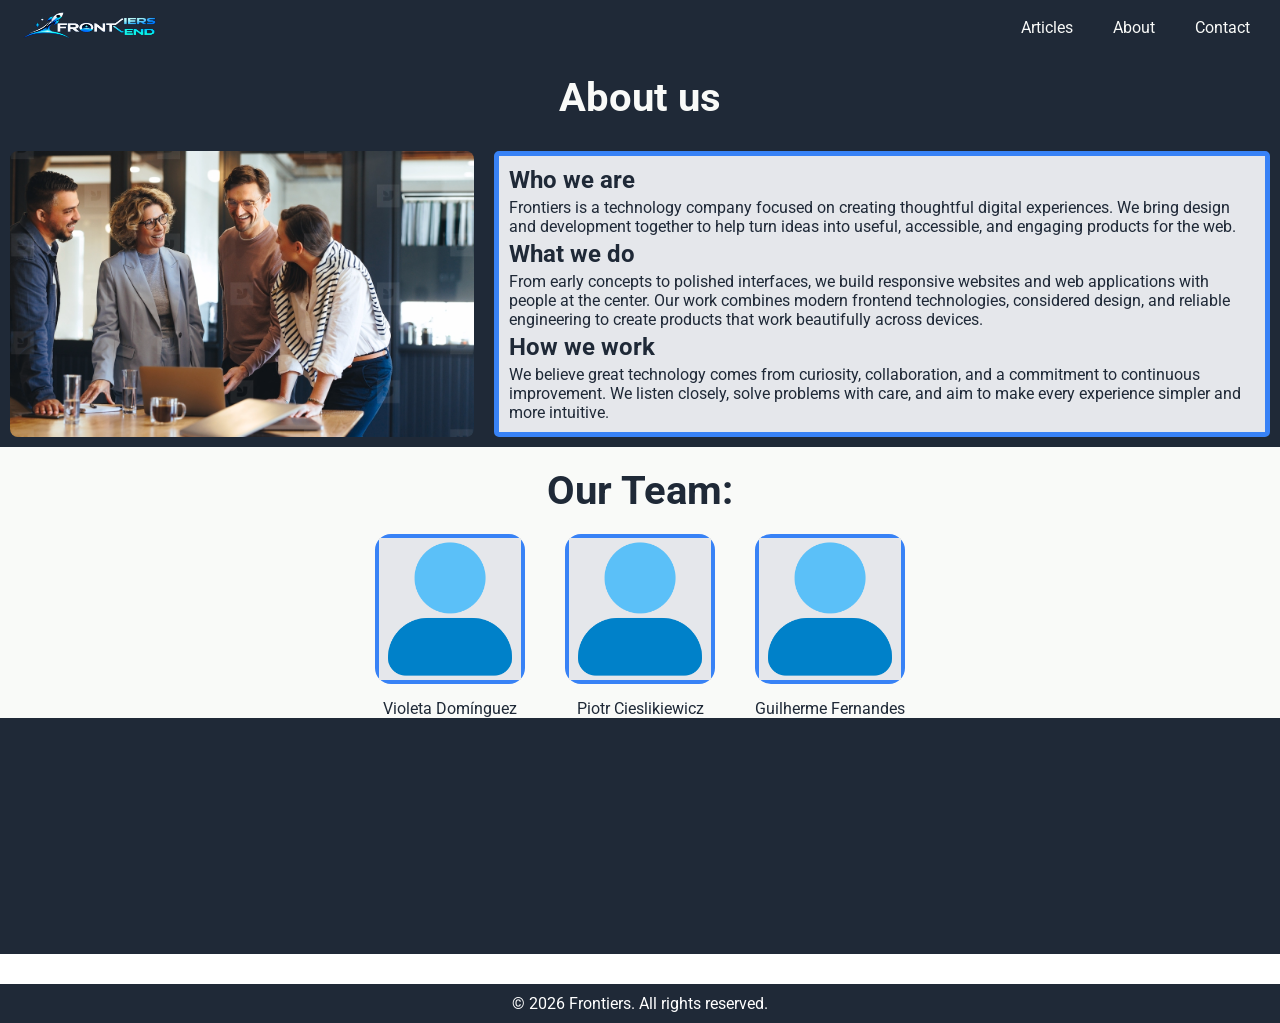
==== about.html @ 691c0c16 "Fixed indentations again" ====
<!DOCTYPE html>
<html lang="en">
    <head>
        <meta charset="UTF-8">
        <meta name="viewport" content="width=device-width, initial-scale=1.0">
        <link rel="stylesheet" href="styles/style.css">
        <title>Frontiers</title>
    </head>
    <body>
        <header>
            <a href="index.html">
                <picture>
                    <source srcset="images/FrontiersLogoMobile.png"
                            media="(max-width: 768px)">
                    <img class="logo"
                        src="images/FrontiersLogoNoBackground.png"
                        alt="Frontiers Logo">
                </picture>
            </a>

            <input type="checkbox" id="menu-toggle" class="menu-toggle">

            <label for="menu-toggle" class="hamburger">
                <span></span>
                <span></span>
                <span></span>
            </label>
            <nav>
                <ul>
                    <li><a href="articles.html">Articles</a></li>
                    <li><a href="about.html">About</a></li>
                    <li><a href="contact.html">Contact</a></li>    
                </ul>
            </nav>
        </header>
        <main id="main-about">
            
            <h1>About us</h1>
            <section class="about">

                <div class="about-img">
                    <img src="images/about.jpg" alt="An image depicting the employees at the company" id="about-img">
                </div>

                <div class="about-text">
                    <h2>Who we are</h2>
                    <p>Frontiers is a technology company focused on creating thoughtful digital experiences. We bring design and development together to help turn ideas into useful, accessible, and engaging products for the web.</p>

                    <h2>What we do</h2>
                    <p>From early concepts to polished interfaces, we build responsive websites and web applications with people at the center. Our work combines modern frontend technologies, considered design, and reliable engineering to create products that work beautifully across devices.</p>

                    <h2>How we work</h2>
                    <p>We believe great technology comes from curiosity, collaboration, and a commitment to continuous improvement. We listen closely, solve problems with care, and aim to make every experience simpler and more intuitive.</p>
                </div>

            </section>

            <section class="our-team">
                <h1>Our Team:</h1>

                <div class="team-container">
                    <div class="person-card">
                        
                        <div class="box-placeholder">
                            <img src="images/team-icon.png" alt="Placeholder img" class="team-icon">
                        </div>
                        <p>Violeta Domínguez</p>
                    
                    </div>
                    <div class="person-card">
                        
                        <div class="box-placeholder">
                            <img src="images/team-icon.png" alt="Placeholder img" class="team-icon">
                        </div>
                        <p>Piotr Cieslikiewicz</p>

                    </div>
                    <div class="person-card">
                        
                        <div class="box-placeholder">
                            <img src="images/team-icon.png" alt="Placeholder img" class="team-icon">
                        </div>
                        <p>Guilherme Fernandes</p>

                    </div>
                </div>

            </section>
            
        </main>
        <footer>
            <p>&copy; 2026 Frontiers. All rights reserved.</p>
        </footer>
    </body>
</html>
---- styles/style.css ----
@import url('https://fonts.googleapis.com/css2?family=Roboto:ital,wght@0,300;0,400;0,800&display=swap');

* {
    box-sizing: border-box;
    margin: 0;
    padding: 0;
}

body {
    font-family: 'Roboto', sans-serif;
}

/* --- HEADER AND FOOTER SECTION --- */
header {
    position:sticky;
    top: 0;
    display: flex;
    justify-content: space-between;
    align-items: center;
    background-color: #1F2937;
    margin: 0;
    padding: 0px 20px;
}

.menu-toggle {
    position: absolute;
    opacity: 0;
    width: 1px;
    height: 1px;
}

.hamburger {
    display: none;
}

nav ul {
    display: flex;
    justify-content: space-between;
    list-style-type: none;
    gap: 20px;
}

img.logo {
    width: 140px;
    height: 50px;
}

nav a {
    text-decoration: none;
    padding: 10px;
    color: #F9FAF8;
}

footer {
    width: 100%;
    background-color: #1F2937;
    color: white;
    text-align: center;
    padding: 10px 0;
}

/* --- HERO SECTION --- */
.hero {
    display: flex;
    justify-content: space-between;
    align-items: center;
    background-color: #1F2937;
    padding: 80px 10%;
    gap: 40px;
}

.hero-content {
    flex: 1;
}

.hero h1 {
    font-size: 48px;
    font-weight: 800;
    color: #F9FAF8;
    margin-bottom: 10px;
}

.hero p {
    font-size: 18px;
    color: #E5E7EB;
    margin-bottom: 20px;
}

.hero-image {
    flex: 1;
    display: flex;
    justify-content: center;
    align-items: center;
}

.hero-image img {
    width: 100%;
    height: auto;
    border-radius: 8px;
}

.primary-btn {
    background-color: #3882F6;
    color: white;
    padding: 10px 25px;
    border: none;
    border-radius: 8px;
    font-weight: bold;
    cursor: pointer;
}

/*--- ABOUT ---*/
#main-about{
    color: white;
    background-color: #1F2937;
    min-height: 100vh;
}

main h1{
    padding-bottom: 20px;
}

.about{
    display: flex;
    background-color: #1F2937;
}

.about section{
    margin: 10px;
    color:#1F2937;
}

 #about-img{
    width: 100%;
    height: 100%;
    border-radius: 8px;
    flex: 1;
    display: flex;
    justify-content: center;
    align-items: center;
}

.about-text{
    display: flex;
    background-color: #E5E7EB;
    border: 5px solid  #3882F6;
    border-radius: 5px;
    padding: 10px;
    flex-direction: column;
    justify-content: space-between;
}

/* --- ARTICLES --- */
.articles{
    background-color: #1F2937;
    min-height: 100vh;
}

.articles div{
    display: flex;
    flex-direction: column;
    justify-content: space-around;
    align-items: center;
}

.articles h1{
    padding: 20px;
    color: #E5E7EB;
}

.articles .article{
    background-color: #E5E7EB;
    border: 5px solid  #3882F6;
    border-radius: 5px;
    padding: 10px;
    margin: 10px;
    width: 90%;
    color:#1F2937;
}

/* --- INFORMATION SECTION --- */
.information {
    padding: 60px 10%;
    text-align: center;
}

.information h2 {
    font-size: 36px;
    font-weight: 800;
    color: #1F2937;
    margin-bottom: 40px;
}

.info-container {
    display: flex;
    justify-content: center;
    gap: 40px;
}

.info-card {
    max-width: 200px;
}

.box-placeholder {
    width: 150px;
    height: 150px;
    border: 4px solid #3882F6;
    border-radius: 16px;
    margin: 0 auto 15px auto;
    display: flex;
    justify-content: center;
    align-items: center;
}

.info-icon {
    font-size: 80px;
    color: #3882F6;
    margin-bottom: 0;
}

/* --- QUOTE SECTION --- */
.quote {
    background-color: #E5E7EB;
    padding: 80px 20%;
    display: flex;
    flex-direction: column;
}

.quote blockquote {
    font-size: 36px;
    font-weight: 300;
    font-style: italic;
    color: #1F2937;
    margin-bottom: 15px;
}

.quote cite {
    align-self: flex-end;
    font-weight: bold;
    font-size: 20px;
}

/* --- CTA SECTION --- */
.call-to-action {
    background-color: #3882F6;
    margin: 60px 10%;
    padding: 40px;
    border-radius: 8px;
    display: flex;
    justify-content: space-between;
    align-items: center;
    color: white;
}

.secondary-btn {
    text-decoration: none;
    text-align: center;
    background-color: transparent;
    border: 2px solid white;
    color: white;
    padding: 10px 25px;
    border-radius: 8px;
    font-weight: bold;
    cursor: pointer;
}

.hero-contact {
    display: flex;
    justify-content: space-between;
    align-items: center;
    gap: 60px;
    padding: 20px 10%;
    background-color: #1F2937;
    color: white;
}

.hero-get-in-touch {
    flex: 1;
}

.hero-get-in-touch h1 {
    font-size: 3rem;
    margin-bottom: 20px;
}

.hero-get-in-touch p {
    font-size: 1.5rem;
    line-height: 1.7;
    color: #D1D5DB;
    text-align:center;
}

.hero-image {
    flex: 1;
    display: flex;
    justify-content: center;
    align-items: center;
}

.hero-image img {
    display: block;
    width: 100%;
    max-width: 450px;
    height: auto;
}

.contact {
    padding: 80px 10%;
    background-color: #F9FAFB;
}

.contact-container {
    display: flex;
    align-items: stretch;
    gap: 50px;
    max-width: 1200px;
    margin: 0 auto;
}

.contact-form-container {
    flex: 2;
    min-width: 0;
    background-color: white;
    padding: 40px;
    border: 1px solid #E5E7EB;
    border-radius: 12px;
}

.contact-form-container h2,
.contact-info h2 {
    font-size: 1.8rem;
    margin-bottom: 15px;
}

.contact-form-container > p,
.contact-info > p {
    line-height: 1.6;
    color: #6B7280;
    margin-bottom: 30px;
}

.contact-form {
    display: flex;
    flex-direction: column;
    gap: 20px;
}

.form-group {
    display: flex;
    flex-direction: column;
    gap: 8px;
}

.form-group label {
    font-weight: 600;
    color: #374151;
}

.form-group input,
.form-group textarea {
    width: 100%;
    padding: 12px 15px;
    border: 1px solid #9CA3AF;
    border-radius: 6px;
    font: inherit;
    background-color: white;
    transition: border-color 0.3s,
                box-shadow 0.3s;
}

.form-group textarea {
    resize: vertical;
    min-height: 150px;
}

.form-group input:hover,
.form-group textarea:hover {
    border-color: #3882F6;
}

.form-group input:focus,
.form-group textarea:focus {
    outline: 2px solid #3882F6;
}

.contact-btn {
    align-self: flex-start;
    padding: 12px 30px;
    border: none;
    border-radius: 8px;
    background-color: #3882F6;
    color: white;
    font: inherit;
    font-weight: 600;
    cursor: pointer;
    transition: background-color 0.3s;
}

.contact-btn:hover {
    background-color: #2563EB;
}

.contact-btn:focus-visible {
    outline: 3px solid #1D4ED8;
    outline-offset: 3px;
}

.contact-info {
    flex: 1;
    min-width: 0;
    background-color: #E5E7EB;
    padding: 40px;
    border-radius: 12px;
}

.info-item {
    margin-bottom: 30px;
}

.info-item h3 {
    font-size: 1.1rem;
    color: #1F2937;
    margin-bottom: 8px;
}

.info-item p {
    color: #4B5563;
    line-height: 1.6;
    overflow-wrap: anywhere;
}

.info-item a {
    color: #2563EB;
    text-decoration: none;
    overflow-wrap: anywhere;
}

.info-item a:hover {
    text-decoration: underline;
}

.contact-bottom {
    text-align: center;
    padding: 60px 10%;
    background-color: #E5E7EB;
}

.contact-bottom h2 {
    font-size: 1.8rem;
    margin-bottom: 15px;
    color: #1F2937;
}

.contact-bottom p {
    color: #4B5563;
    line-height: 1.6;
}

.contact-info address {
    font-style: normal;
}

.trustpilot-logo {
    width: 150px;
    height: auto;
}

/*--- ABOUT PAGE ---*/
#main-about{
    color: #F9FAF8;
    background-color: #1F2937;
    min-height: 100vh;
    margin-bottom: 30px;
}

main h1{
    font-size: 40px;
    padding: 20px;
    text-align: center;
}

.about{
    display: flex;
    background-color: #1F2937;
}

.about div{
    margin: 10px;
    color:#1F2937;
}

 #about-img{
    width: 100%;
    height: 100%;
    border-radius: 8px;
    flex: 1;
    display: flex;
    justify-content: center;
    align-items: center;
}

.about-text{
    display: flex;
    background-color: #E5E7EB;
    border: 5px solid  #3882F6;
    border-radius: 5px;
    padding: 10px;
    flex-direction: column;
    justify-content: space-between;
}


.our-team{
    background-color: #F9FAF8;
    color: #1F2937;
}

.team-container {
    display: flex;
    justify-content: center;
    gap: 40px;
}

.person-card {
    display: flex;
    flex-direction: column;
    max-width: 300px;
}

.person-card p{
    text-align: center;
}

.team-icon{
    background-color: #E5E7EB;
    width: 100%;
}

/* --- ARTICLES PAGE --- */
.articles{
    background-color: #1F2937;
    min-height: 100vh;
}

.articles div{
    display: flex;
    flex-direction: column;
    justify-content: space-around;
    align-items: center;
}

.articles h1{
    padding: 20px;
    color: #E5E7EB;
}

.articles .article{
    background-color: #E5E7EB;
    border: 5px solid  #3882F6;
    border-radius: 5px;
    padding: 10px;
    margin: 10px;
    width: 90%;
    color:#1F2937;
}


@media (max-width: 768px) {

   .hero, .info-container, .call-to-action {
        flex-direction: column;
        text-align: center;
    }

    .info-container {
        align-items: center;
    }
    
    .quote {
        padding: 40px 10%;
    }

    img.logo {
        width: 80px;
        height: 50px;
    }
    
    .hamburger {
        display: flex;
        flex-direction: column;
        gap: 5px;
        cursor: pointer;
    }

    .hamburger span {
        width: 25px;
        height: 3px;
        background-color: white;
        border-radius: 2px;
    }

    nav {
        display: none;
        position: absolute;
        top: 60px;
        left: 0;
        width: 100%;
        background-color: #1F2937;
    }

    nav ul {
        flex-direction: column;
        align-items: center;
        padding: 20px;
    }

    .menu-toggle:checked ~ nav {
        display: block;
    }

    .about{
        display: flex;
        flex-direction: column;
    }

    .our-team{
        display: flex;
        flex-direction: column;
        align-items: center;
    }
    
    .team-container {
        display: flex;
        flex-direction: column;
    }

    .hero-contact {
        gap: 30px;
        padding: 60px 6%;
    }

    .contact {
        padding: 60px 6%;
    }

    .contact-container {
        gap: 25px;
    }

    .contact-form-container,
    .contact-info {
        padding: 25px;
    }

    .hero-get-in-touch h1 {
        font-size: 2.4rem;
    }
}

@media (max-width: 650px) {

    .hero-contact {
        flex-direction: column;
        text-align: center;
        gap: 30px;
        padding: 50px 5%;
    }

    .hero-get-in-touch h1 {
        font-size: 2rem;
    }

    .hero-image img {
        max-width: 300px;
    }

    .contact {
        padding: 40px 5%;
    }

    .contact-container {
        flex-direction: column;
        gap: 25px;
    }

    .contact-form-container,
    .contact-info {
        width: 100%;
        padding: 25px 20px;
    }

    .contact-btn {
        width: 100%;
    }

    .contact-bottom {
        padding: 50px 5%;
    }

    .contact-bottom h2 {
        font-size: 1.5rem;
    }
}
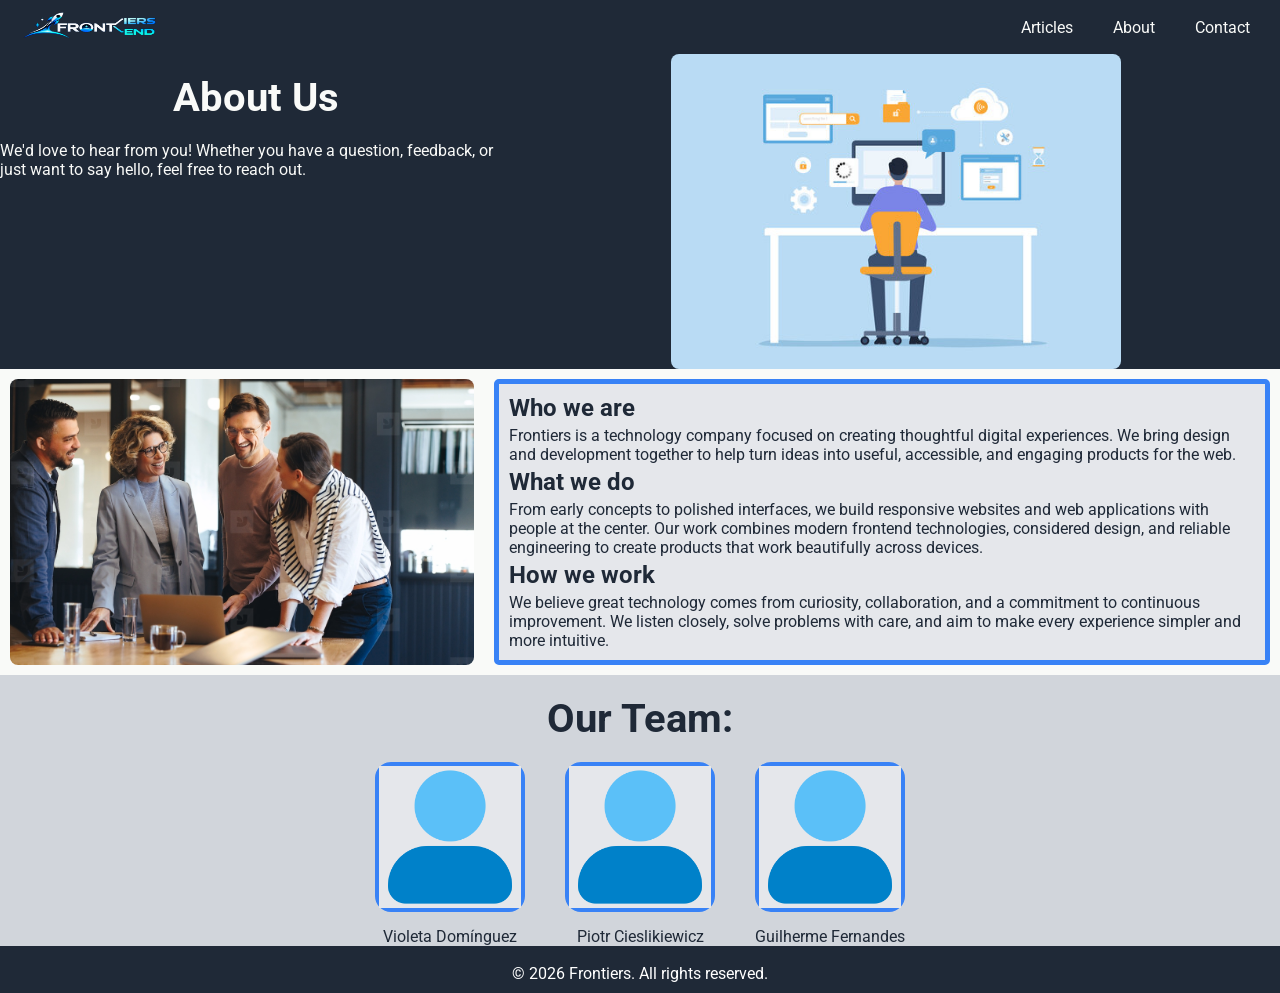
==== commit 9089d2fb: "new hero about" ====
--- a/about.html
+++ b/about.html
@@ -33,9 +33,26 @@
                 </ul>
             </nav>
         </header>
+        
+        
+
         <main id="main-about">
+            <section class="hero-about">
+                <div class="hero-about-text">
+                    <h1>About Us</h1>
+                    <p>
+                        We'd love to hear from you! Whether you have a
+                        question, feedback, or just want to say hello,
+                        feel free to reach out.
+                    </p>
+                </div>
+
+                <picture class="hero-image">
+                    <img src="images/hero-about-img.jpg"
+                        alt="Learn about our team">
+                </picture>
+            </section>
             
-            <h1>About us</h1>
             <section class="about">
 
                 <div class="about-img">
--- a/styles/style.css
+++ b/styles/style.css
@@ -107,75 +107,6 @@
     border-radius: 8px;
     font-weight: bold;
     cursor: pointer;
-}
-
-/*--- ABOUT ---*/
-#main-about{
-    color: white;
-    background-color: #1F2937;
-    min-height: 100vh;
-}
-
-main h1{
-    padding-bottom: 20px;
-}
-
-.about{
-    display: flex;
-    background-color: #1F2937;
-}
-
-.about section{
-    margin: 10px;
-    color:#1F2937;
-}
-
- #about-img{
-    width: 100%;
-    height: 100%;
-    border-radius: 8px;
-    flex: 1;
-    display: flex;
-    justify-content: center;
-    align-items: center;
-}
-
-.about-text{
-    display: flex;
-    background-color: #E5E7EB;
-    border: 5px solid  #3882F6;
-    border-radius: 5px;
-    padding: 10px;
-    flex-direction: column;
-    justify-content: space-between;
-}
-
-/* --- ARTICLES --- */
-.articles{
-    background-color: #1F2937;
-    min-height: 100vh;
-}
-
-.articles div{
-    display: flex;
-    flex-direction: column;
-    justify-content: space-around;
-    align-items: center;
-}
-
-.articles h1{
-    padding: 20px;
-    color: #E5E7EB;
-}
-
-.articles .article{
-    background-color: #E5E7EB;
-    border: 5px solid  #3882F6;
-    border-radius: 5px;
-    padding: 10px;
-    margin: 10px;
-    width: 90%;
-    color:#1F2937;
 }
 
 /* --- INFORMATION SECTION --- */
@@ -470,7 +401,6 @@
     color: #F9FAF8;
     background-color: #1F2937;
     min-height: 100vh;
-    margin-bottom: 30px;
 }
 
 main h1{
@@ -479,9 +409,23 @@
     text-align: center;
 }
 
+.hero-about{
+    display: flex;
+}
+
+.hero-about-text{
+    justify-content: center;
+    align-items: center;
+    width: 40%;
+}
+
+.hero-about-img{
+    margin: 0%;
+}
+
 .about{
     display: flex;
-    background-color: #1F2937;
+    background-color: #F9FAF8;
 }
 
 .about div{
@@ -511,7 +455,7 @@
 
 
 .our-team{
-    background-color: #F9FAF8;
+    background-color: #D1D5DB;
     color: #1F2937;
 }
 
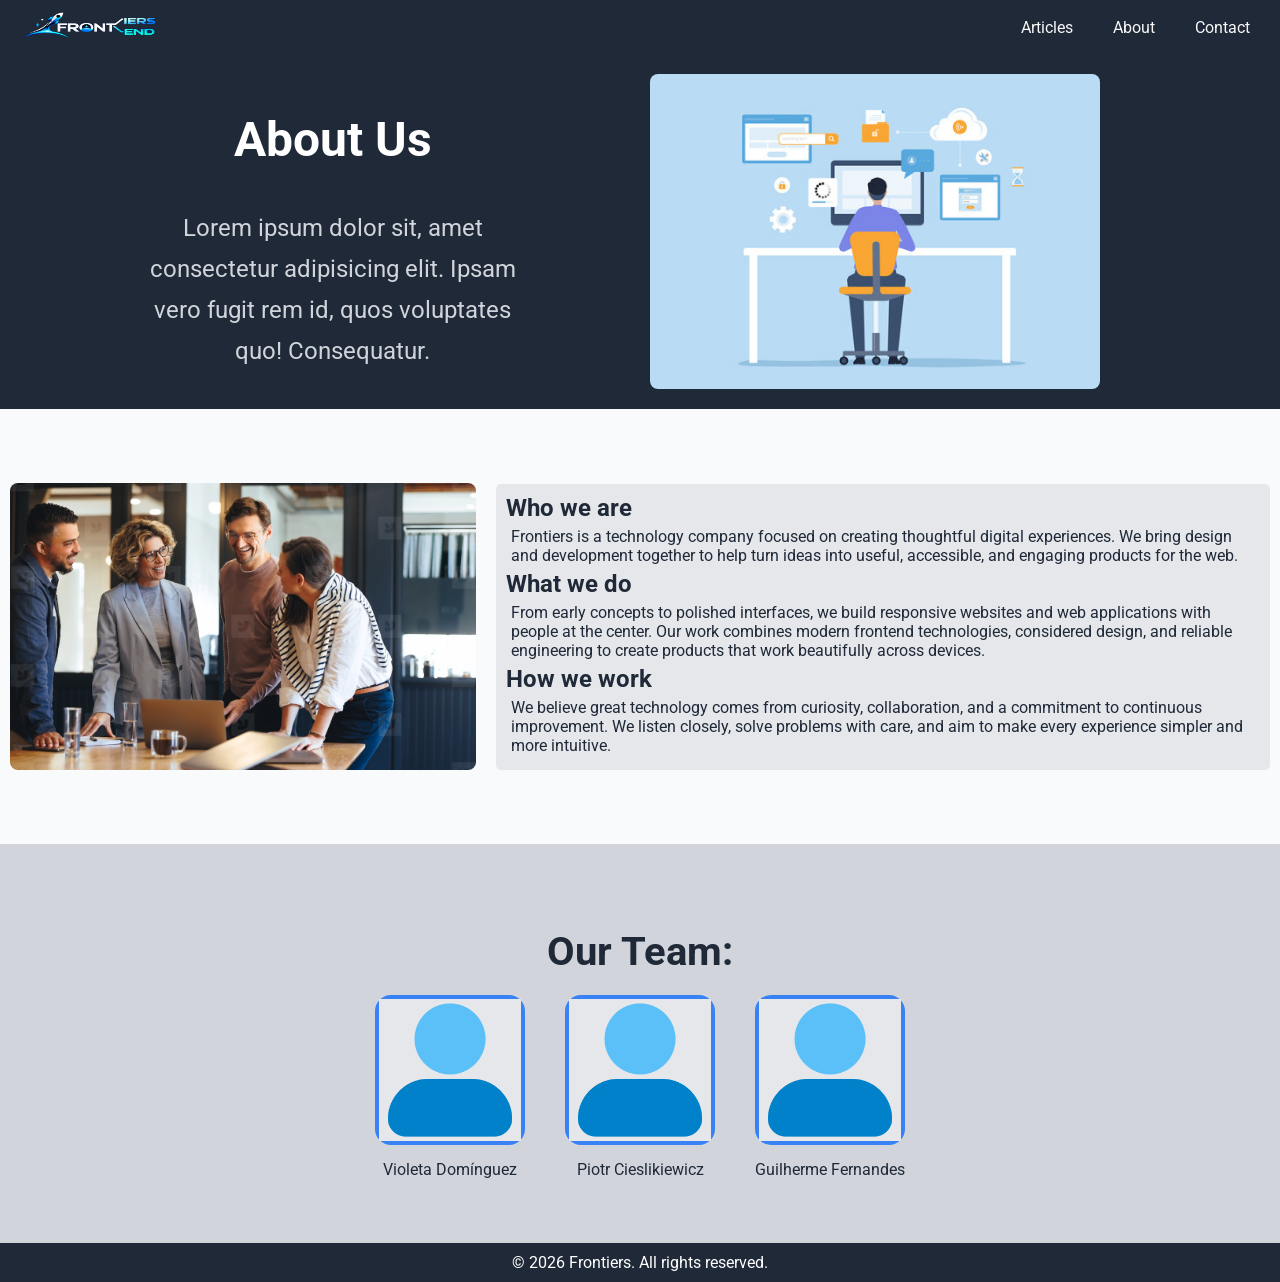
==== commit 0adc90bc: "padding and responsive" ====
--- a/about.html
+++ b/about.html
@@ -41,9 +41,7 @@
                 <div class="hero-about-text">
                     <h1>About Us</h1>
                     <p>
-                        We'd love to hear from you! Whether you have a
-                        question, feedback, or just want to say hello,
-                        feel free to reach out.
+                        Lorem ipsum dolor sit, amet consectetur adipisicing elit. Ipsam vero fugit rem id, quos voluptates quo! Consequatur.
                     </p>
                 </div>
 
--- a/styles/style.css
+++ b/styles/style.css
@@ -411,6 +411,12 @@
 
 .hero-about{
     display: flex;
+    justify-content: space-between;
+    align-items: center;
+    gap: 60px;
+    padding: 20px 10%;
+    background-color: #1F2937;
+    color: white;
 }
 
 .hero-about-text{
@@ -419,13 +425,31 @@
     width: 40%;
 }
 
+.hero-about-text h1 {
+    font-size: 3rem;
+    margin-bottom: 20px;
+}
+
+.hero-about-text p {
+    font-size: 1.5rem;
+    line-height: 1.7;
+    color: #D1D5DB;
+    text-align:center;
+}
+
 .hero-about-img{
-    margin: 0%;
+    flex: 1;
+    display: flex;
+    justify-content: center;
+    align-items: center;
 }
 
 .about{
     display: flex;
-    background-color: #F9FAF8;
+    align-items: center;
+    padding-top: 5%;
+    padding-bottom: 5%;
+    background-color: #F9FAFB;
 }
 
 .about div{
@@ -446,17 +470,20 @@
 .about-text{
     display: flex;
     background-color: #E5E7EB;
-    border: 5px solid  #3882F6;
     border-radius: 5px;
     padding: 10px;
     flex-direction: column;
     justify-content: space-between;
 }
 
+.about-text p{
+    padding: 5px;
+}
 
 .our-team{
     background-color: #D1D5DB;
     color: #1F2937;
+    padding: 5%;
 }
 
 .team-container {
@@ -562,6 +589,17 @@
         display: block;
     }
 
+    .hero-about{
+        display: flex;
+        flex-direction: column;
+        padding: 0px;
+        padding-bottom: 5%;
+    }
+
+    .hero-about-text{
+        width: 90%;
+    }
+
     .about{
         display: flex;
         flex-direction: column;
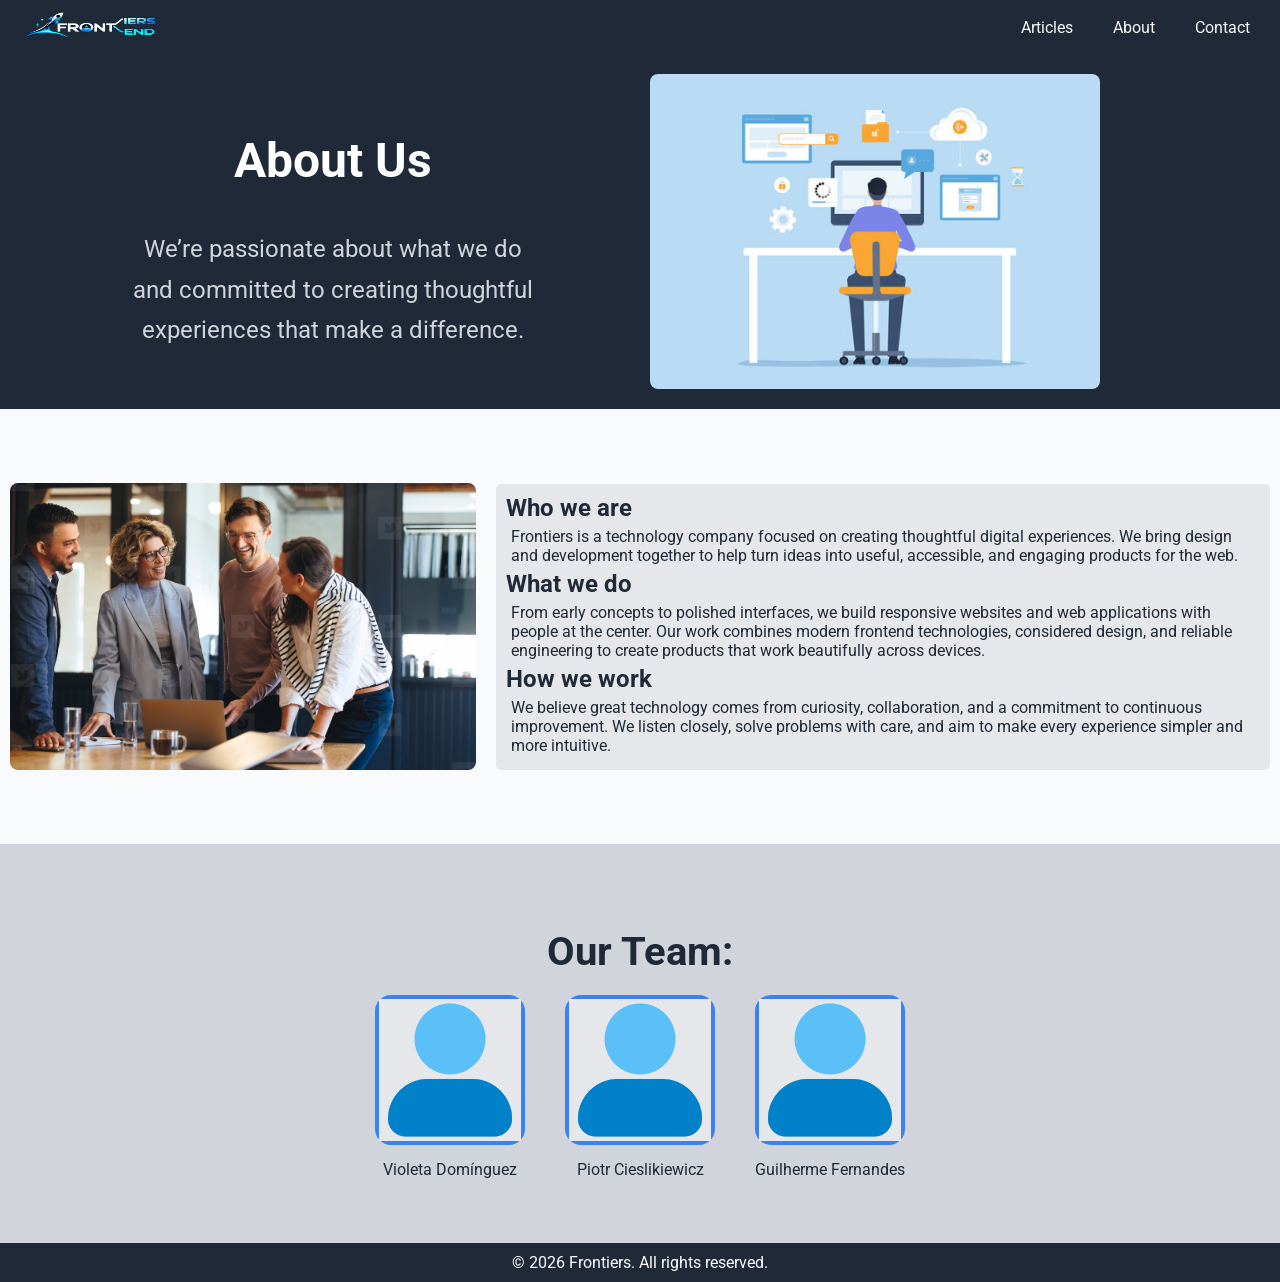
==== commit e7e0e7ea: "about hero text" ====
--- a/about.html
+++ b/about.html
@@ -41,7 +41,7 @@
                 <div class="hero-about-text">
                     <h1>About Us</h1>
                     <p>
-                        Lorem ipsum dolor sit, amet consectetur adipisicing elit. Ipsam vero fugit rem id, quos voluptates quo! Consequatur.
+                        We’re passionate about what we do and committed to creating thoughtful experiences that make a difference.
                     </p>
                 </div>
 
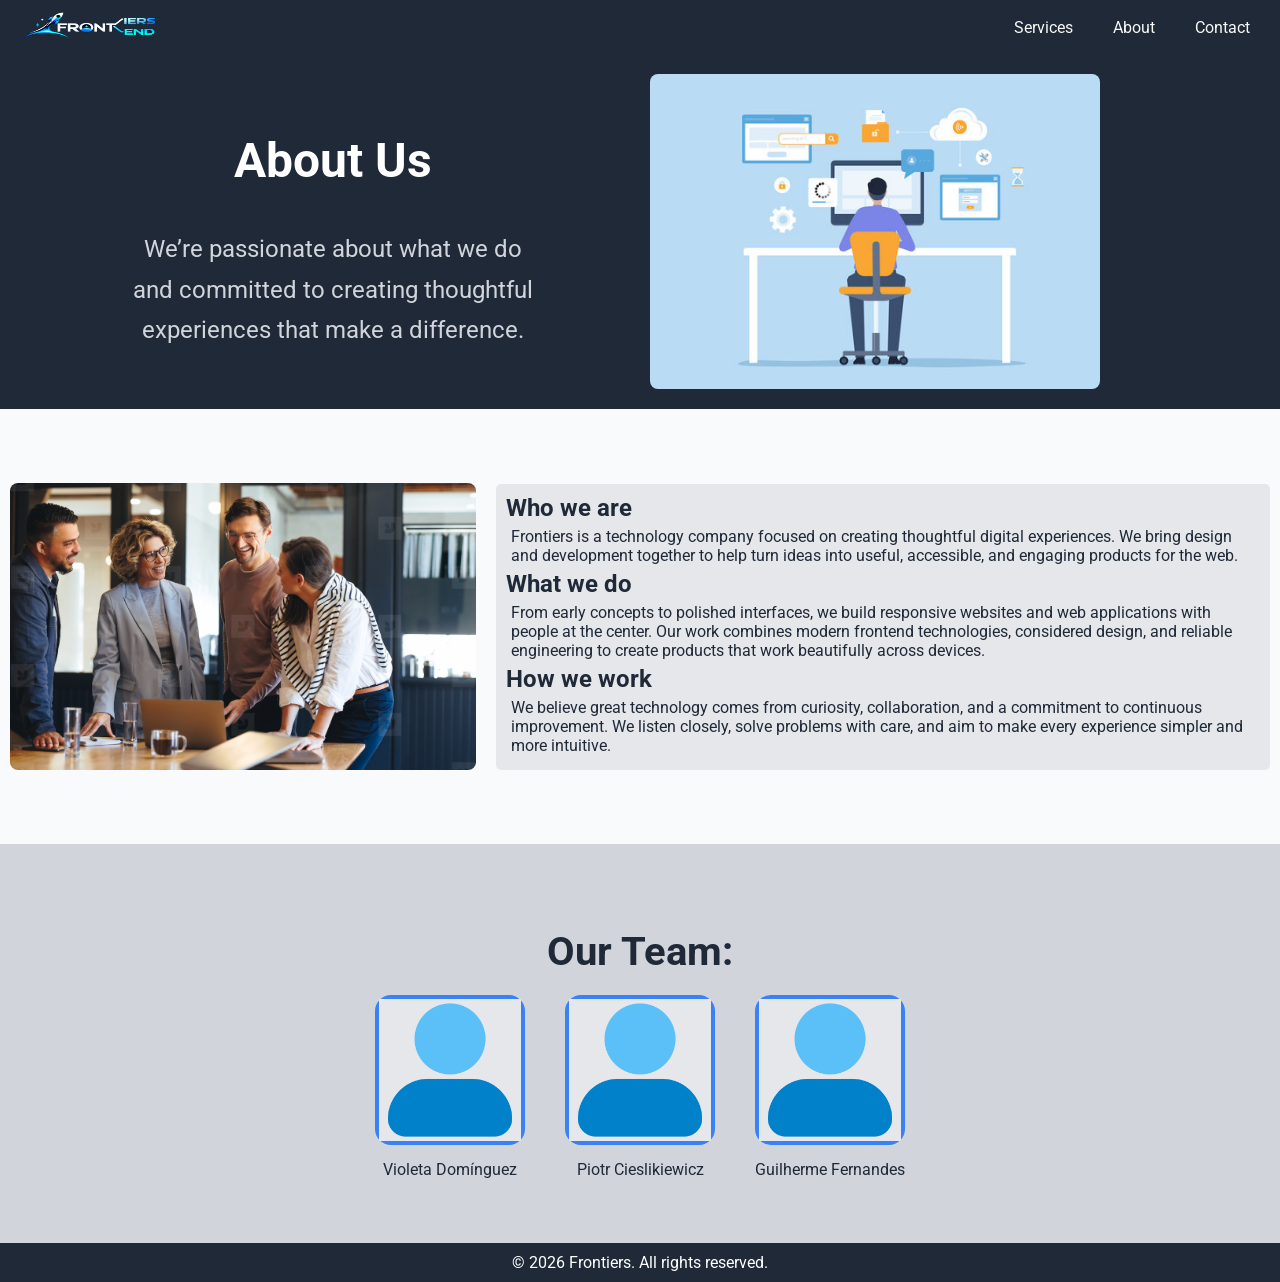
==== commit d6854726: "Reworked articles page to services and reimagined it" ====
--- a/about.html
+++ b/about.html
@@ -27,7 +27,7 @@
             </label>
             <nav>
                 <ul>
-                    <li><a href="articles.html">Articles</a></li>
+                    <li><a href="services.html">Services</a></li>
                     <li><a href="about.html">About</a></li>
                     <li><a href="contact.html">Contact</a></li>    
                 </ul>
--- a/styles/style.css
+++ b/styles/style.css
@@ -507,34 +507,186 @@
     width: 100%;
 }
 
-/* --- ARTICLES PAGE --- */
-.articles{
+.services-hero{
     background-color: #1F2937;
-    min-height: 100vh;
-}
-
-.articles div{
+    color: #F9FAF8;
+    padding: 100px 10%;
+    text-align: center;
+}
+
+.services-hero p{
+    font-size: 1.5rem;
+    line-height: 1.7;
+    color: #D1D5DB;
+    padding-top: 20px;
+}
+
+.services-information{
+    background-color: #F9FAFB;
+    color: #1F2937;
+    padding: 0px 10%;
+}
+
+.services-information-container{
+    display: flex;
+    justify-content: center;
+    gap: 40px;
+    padding: 1%;
+}
+
+.service-card {
     display: flex;
     flex-direction: column;
-    justify-content: space-around;
-    align-items: center;
-}
-
-.articles h1{
+    align-items: center;
+    max-width: 300px;
+    background-color: #E5E7EB;
+    border-radius: 8px;
     padding: 20px;
-    color: #E5E7EB;
-}
-
-.articles .article{
-    background-color: #E5E7EB;
-    border: 5px solid  #3882F6;
-    border-radius: 5px;
-    padding: 10px;
-    margin: 10px;
-    width: 90%;
-    color:#1F2937;
-}
-
+    text-align: center;
+}
+.service-card img {
+    width: 120px;
+    height: 120px;
+    object-fit: contain;
+    filter: brightness(0) saturate(100%);
+}
+
+.process-container {
+    display: flex;
+    justify-content: center;
+    align-items: stretch;
+    gap: 35px;
+    max-width: 1400px;
+    margin: 0 auto;
+}
+
+.services-process {
+    background-color: #1F2937;
+    color: #F9FAFB;
+    padding: 60px 5%;
+    text-align: center;
+}
+
+.services-process h2 {
+    color: #FFFFFF;
+}
+
+.process-intro {
+    color: #D1D5DB;
+    padding: 30px 0;
+}
+
+.process-card {
+    position: relative;
+    display: flex;
+    flex-direction: column;
+    align-items: center;
+    flex: 1;
+    min-width: 0;
+    padding: 25px 15px;
+    background-color: #374151;
+    color: #F9FAFB;
+    border-radius: 12px;
+    box-shadow: 0 4px 15px rgba(0, 0, 0, 0.15);
+}
+
+.process-number {
+    align-self: flex-start;
+    background-color: #4B5563;
+    color: #FFFFFF;
+    border-radius: 50%;
+    padding: 15px;
+    font-weight: bold;
+}
+
+.process-card img {
+    width: 90px;
+    height: 90px;
+    object-fit: contain;
+    margin: 20px 0;
+}
+
+.process-card:not(:last-child)::after {
+    color: #60A5FA;
+}
+
+.services-cta {
+    background-color: #F9FAFB;
+    padding: 90px 5%;
+    text-align: center;
+}
+
+.services-cta-content {
+    display: flex;
+    flex-direction: column;
+    align-items: center;
+    max-width: 750px;
+    margin: 0 auto;
+    gap: 22px;
+}
+
+.cta-label {
+    color: #2563EB;
+    font-size: 0.85rem;
+    font-weight: bold;
+    letter-spacing: 2px;
+}
+
+.services-cta h2 {
+    color: #1F2937;
+    font-size: 2.4rem;
+}
+
+.services-cta-content > p {
+    color: #4B5563;
+    font-size: 1.1rem;
+    line-height: 1.7;
+}
+
+.services-cta-buttons {
+    display: flex;
+    justify-content: center;
+    flex-wrap: wrap;
+    gap: 20px;
+    margin-top: 15px;
+}
+
+.services-cta-buttons a {
+    display: inline-block;
+    padding: 15px 28px;
+    border-radius: 8px;
+    font-weight: bold;
+    text-decoration: none;
+    transition: background-color 0.3s, transform 0.3s;
+}
+
+.services-cta-primary {
+    background-color: #2563EB;
+    color: #FFFFFF;
+}
+
+.services-cta-primary:hover {
+    background-color: #1D4ED8;
+    transform: translateY(-3px);
+}
+
+.services-cta-secondary {
+    background-color: transparent;
+    color: #1F2937;
+    border: 2px solid #1F2937;
+}
+
+.services-cta-secondary:hover {
+    background-color: #1F2937;
+    color: #FFFFFF;
+    transform: translateY(-3px);
+}
+
+.services-cta-content .services-cta-note {
+    font-size: 0.9rem;
+    color: #6B7280;
+    margin-top: 10px;
+}
 
 @media (max-width: 768px) {
 
@@ -637,6 +789,18 @@
     .hero-get-in-touch h1 {
         font-size: 2.4rem;
     }
+
+    .process-container {
+        flex-wrap: wrap;
+    }
+
+    .process-card {
+        flex: 1 1 calc(50% - 35px);
+    }
+
+    .process-card::after {
+        display: none;
+    }
 }
 
 @media (max-width: 650px) {
@@ -682,7 +846,43 @@
     .contact-bottom h2 {
         font-size: 1.5rem;
     }
-}
-
-
-
+
+    .process-container {
+        flex-direction: column;
+        align-items: stretch;
+    }
+
+    .process-card {
+        flex: auto;
+    }
+
+    .services-process {
+        padding: 40px 20px;
+    }
+
+    .services-cta {
+    padding: 60px 6%;
+    }
+
+    .services-cta h2 {
+        font-size: 1.8rem;
+    }
+
+    .services-cta-content > p {
+        font-size: 1rem;
+    }
+
+    .services-cta-buttons {
+        flex-direction: column;
+        width: 100%;
+        gap: 15px;
+    }
+
+    .services-cta-buttons a {
+        width: 100%;
+        text-align: center;
+    }
+}
+
+
+
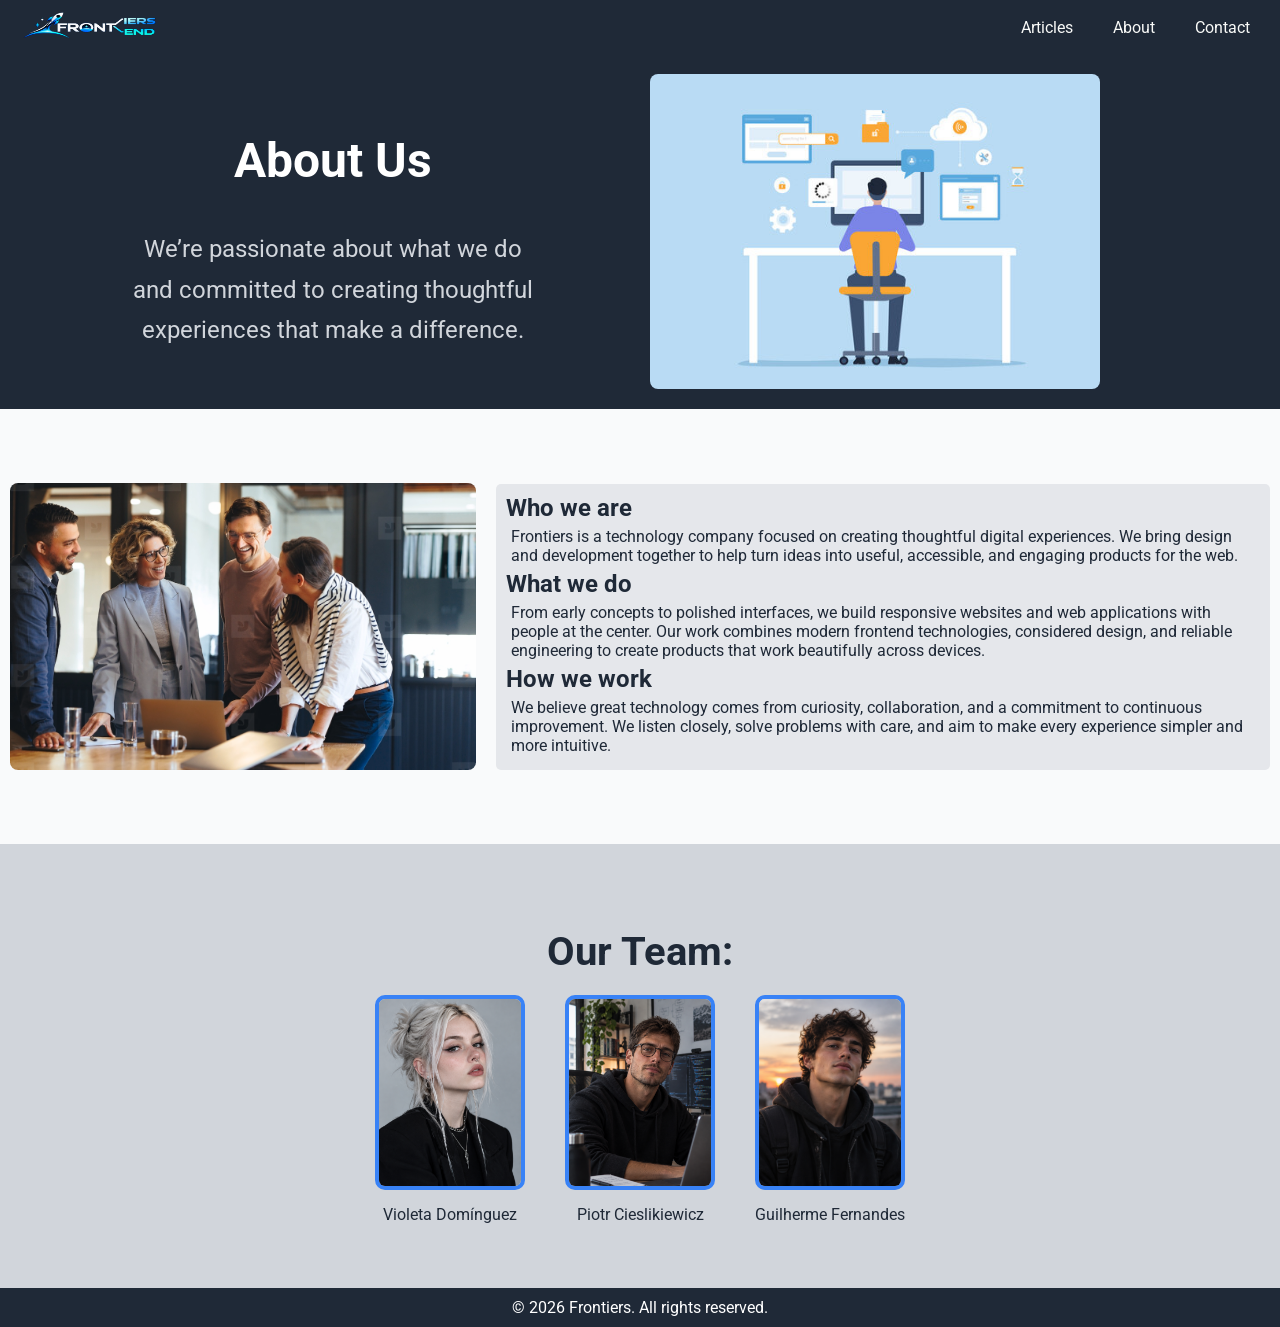
==== commit 27bf1d95: "team pics" ====
--- a/about.html
+++ b/about.html
@@ -27,7 +27,7 @@
             </label>
             <nav>
                 <ul>
-                    <li><a href="services.html">Services</a></li>
+                    <li><a href="articles.html">Articles</a></li>
                     <li><a href="about.html">About</a></li>
                     <li><a href="contact.html">Contact</a></li>    
                 </ul>
@@ -76,24 +76,24 @@
                 <div class="team-container">
                     <div class="person-card">
                         
-                        <div class="box-placeholder">
-                            <img src="images/team-icon.png" alt="Placeholder img" class="team-icon">
+                        <div class="team-box">
+                            <img src="images/team1.png" alt="Placeholder img" class="team-icon">
                         </div>
                         <p>Violeta Domínguez</p>
                     
                     </div>
                     <div class="person-card">
                         
-                        <div class="box-placeholder">
-                            <img src="images/team-icon.png" alt="Placeholder img" class="team-icon">
+                        <div class="team-box">
+                            <img src="images/team3.png" alt="Placeholder img" class="team-icon">
                         </div>
                         <p>Piotr Cieslikiewicz</p>
 
                     </div>
                     <div class="person-card">
                         
-                        <div class="box-placeholder">
-                            <img src="images/team-icon.png" alt="Placeholder img" class="team-icon">
+                        <div class="team-box">
+                            <img src="images/team2.png" alt="Placeholder img" class="team-icon">
                         </div>
                         <p>Guilherme Fernandes</p>
 
--- a/styles/style.css
+++ b/styles/style.css
@@ -502,191 +502,51 @@
     text-align: center;
 }
 
+.team-box{
+    width: 150px;
+    height: 195px;
+    border: 4px solid #3882F6;
+    border-radius: 10px;
+    margin: 0 auto 15px auto;
+    display: flex;
+    justify-content: center;
+    align-items: center;
+    overflow: hidden;
+}
+
 .team-icon{
     background-color: #E5E7EB;
     width: 100%;
 }
 
-.services-hero{
+/* --- ARTICLES PAGE --- */
+.articles{
     background-color: #1F2937;
-    color: #F9FAF8;
-    padding: 100px 10%;
-    text-align: center;
-}
-
-.services-hero p{
-    font-size: 1.5rem;
-    line-height: 1.7;
-    color: #D1D5DB;
-    padding-top: 20px;
-}
-
-.services-information{
-    background-color: #F9FAFB;
-    color: #1F2937;
-    padding: 0px 10%;
-}
-
-.services-information-container{
-    display: flex;
-    justify-content: center;
-    gap: 40px;
-    padding: 1%;
-}
-
-.service-card {
+    min-height: 100vh;
+}
+
+.articles div{
     display: flex;
     flex-direction: column;
-    align-items: center;
-    max-width: 300px;
+    justify-content: space-around;
+    align-items: center;
+}
+
+.articles h1{
+    padding: 20px;
+    color: #E5E7EB;
+}
+
+.articles .article{
     background-color: #E5E7EB;
-    border-radius: 8px;
-    padding: 20px;
-    text-align: center;
-}
-.service-card img {
-    width: 120px;
-    height: 120px;
-    object-fit: contain;
-    filter: brightness(0) saturate(100%);
-}
-
-.process-container {
-    display: flex;
-    justify-content: center;
-    align-items: stretch;
-    gap: 35px;
-    max-width: 1400px;
-    margin: 0 auto;
-}
-
-.services-process {
-    background-color: #1F2937;
-    color: #F9FAFB;
-    padding: 60px 5%;
-    text-align: center;
-}
-
-.services-process h2 {
-    color: #FFFFFF;
-}
-
-.process-intro {
-    color: #D1D5DB;
-    padding: 30px 0;
-}
-
-.process-card {
-    position: relative;
-    display: flex;
-    flex-direction: column;
-    align-items: center;
-    flex: 1;
-    min-width: 0;
-    padding: 25px 15px;
-    background-color: #374151;
-    color: #F9FAFB;
-    border-radius: 12px;
-    box-shadow: 0 4px 15px rgba(0, 0, 0, 0.15);
-}
-
-.process-number {
-    align-self: flex-start;
-    background-color: #4B5563;
-    color: #FFFFFF;
-    border-radius: 50%;
-    padding: 15px;
-    font-weight: bold;
-}
-
-.process-card img {
-    width: 90px;
-    height: 90px;
-    object-fit: contain;
-    margin: 20px 0;
-}
-
-.process-card:not(:last-child)::after {
-    color: #60A5FA;
-}
-
-.services-cta {
-    background-color: #F9FAFB;
-    padding: 90px 5%;
-    text-align: center;
-}
-
-.services-cta-content {
-    display: flex;
-    flex-direction: column;
-    align-items: center;
-    max-width: 750px;
-    margin: 0 auto;
-    gap: 22px;
-}
-
-.cta-label {
-    color: #2563EB;
-    font-size: 0.85rem;
-    font-weight: bold;
-    letter-spacing: 2px;
-}
-
-.services-cta h2 {
-    color: #1F2937;
-    font-size: 2.4rem;
-}
-
-.services-cta-content > p {
-    color: #4B5563;
-    font-size: 1.1rem;
-    line-height: 1.7;
-}
-
-.services-cta-buttons {
-    display: flex;
-    justify-content: center;
-    flex-wrap: wrap;
-    gap: 20px;
-    margin-top: 15px;
-}
-
-.services-cta-buttons a {
-    display: inline-block;
-    padding: 15px 28px;
-    border-radius: 8px;
-    font-weight: bold;
-    text-decoration: none;
-    transition: background-color 0.3s, transform 0.3s;
-}
-
-.services-cta-primary {
-    background-color: #2563EB;
-    color: #FFFFFF;
-}
-
-.services-cta-primary:hover {
-    background-color: #1D4ED8;
-    transform: translateY(-3px);
-}
-
-.services-cta-secondary {
-    background-color: transparent;
-    color: #1F2937;
-    border: 2px solid #1F2937;
-}
-
-.services-cta-secondary:hover {
-    background-color: #1F2937;
-    color: #FFFFFF;
-    transform: translateY(-3px);
-}
-
-.services-cta-content .services-cta-note {
-    font-size: 0.9rem;
-    color: #6B7280;
-    margin-top: 10px;
-}
+    border: 5px solid  #3882F6;
+    border-radius: 5px;
+    padding: 10px;
+    margin: 10px;
+    width: 90%;
+    color:#1F2937;
+}
+
 
 @media (max-width: 768px) {
 
@@ -789,18 +649,6 @@
     .hero-get-in-touch h1 {
         font-size: 2.4rem;
     }
-
-    .process-container {
-        flex-wrap: wrap;
-    }
-
-    .process-card {
-        flex: 1 1 calc(50% - 35px);
-    }
-
-    .process-card::after {
-        display: none;
-    }
 }
 
 @media (max-width: 650px) {
@@ -846,43 +694,7 @@
     .contact-bottom h2 {
         font-size: 1.5rem;
     }
-
-    .process-container {
-        flex-direction: column;
-        align-items: stretch;
-    }
-
-    .process-card {
-        flex: auto;
-    }
-
-    .services-process {
-        padding: 40px 20px;
-    }
-
-    .services-cta {
-    padding: 60px 6%;
-    }
-
-    .services-cta h2 {
-        font-size: 1.8rem;
-    }
-
-    .services-cta-content > p {
-        font-size: 1rem;
-    }
-
-    .services-cta-buttons {
-        flex-direction: column;
-        width: 100%;
-        gap: 15px;
-    }
-
-    .services-cta-buttons a {
-        width: 100%;
-        text-align: center;
-    }
-}
-
-
-
+}
+
+
+
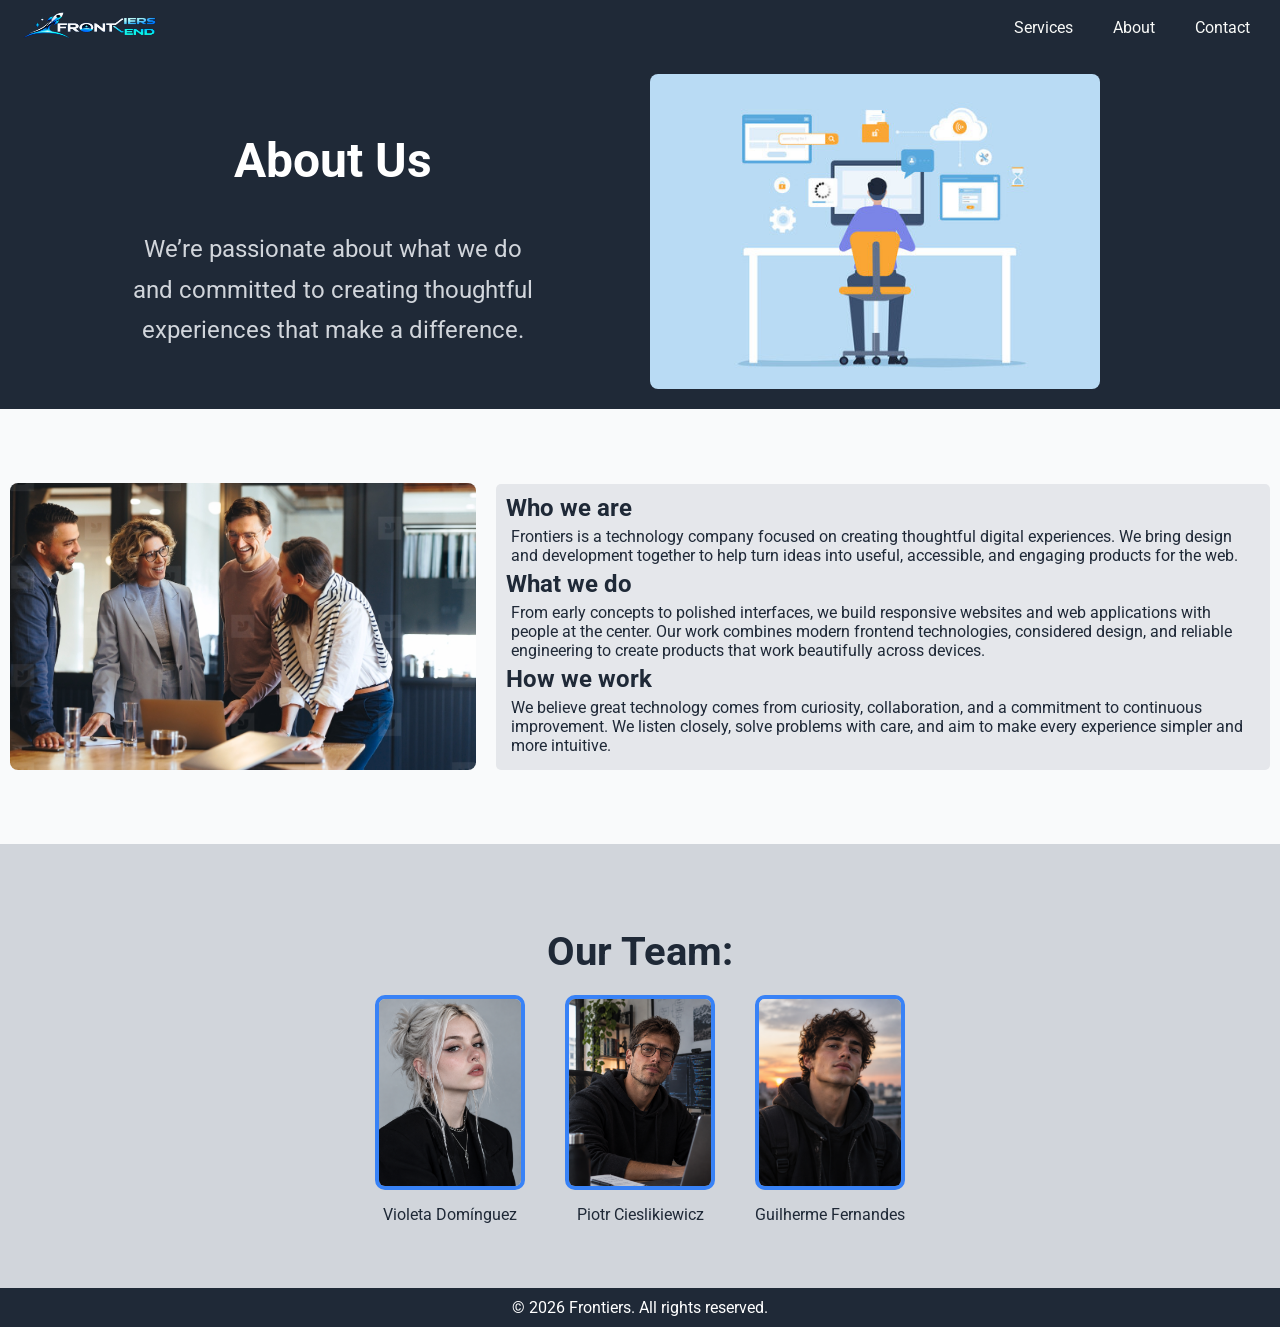
==== commit cc12f9cf: "Merge remote-tracking branch 'origin/main' into VioletaBranch" ====
--- a/about.html
+++ b/about.html
@@ -27,7 +27,7 @@
             </label>
             <nav>
                 <ul>
-                    <li><a href="articles.html">Articles</a></li>
+                    <li><a href="services.html">Services</a></li>
                     <li><a href="about.html">About</a></li>
                     <li><a href="contact.html">Contact</a></li>    
                 </ul>
--- a/styles/style.css
+++ b/styles/style.css
@@ -10,7 +10,6 @@
     font-family: 'Roboto', sans-serif;
 }
 
-/* --- HEADER AND FOOTER SECTION --- */
 header {
     position:sticky;
     top: 0;
@@ -519,34 +518,186 @@
     width: 100%;
 }
 
-/* --- ARTICLES PAGE --- */
-.articles{
+.services-hero{
     background-color: #1F2937;
-    min-height: 100vh;
-}
-
-.articles div{
+    color: #F9FAF8;
+    padding: 100px 10%;
+    text-align: center;
+}
+
+.services-hero p{
+    font-size: 1.5rem;
+    line-height: 1.7;
+    color: #D1D5DB;
+    padding-top: 20px;
+}
+
+.services-information{
+    background-color: #F9FAFB;
+    color: #1F2937;
+    padding: 0px 10%;
+}
+
+.services-information-container{
+    display: flex;
+    justify-content: center;
+    gap: 40px;
+    padding: 1%;
+}
+
+.service-card {
     display: flex;
     flex-direction: column;
-    justify-content: space-around;
-    align-items: center;
-}
-
-.articles h1{
+    align-items: center;
+    max-width: 300px;
+    background-color: #E5E7EB;
+    border-radius: 8px;
     padding: 20px;
-    color: #E5E7EB;
-}
-
-.articles .article{
-    background-color: #E5E7EB;
-    border: 5px solid  #3882F6;
-    border-radius: 5px;
-    padding: 10px;
-    margin: 10px;
-    width: 90%;
-    color:#1F2937;
-}
-
+    text-align: center;
+}
+.service-card img {
+    width: 120px;
+    height: 120px;
+    object-fit: contain;
+    filter: brightness(0) saturate(100%);
+}
+
+.process-container {
+    display: flex;
+    justify-content: center;
+    align-items: stretch;
+    gap: 35px;
+    max-width: 1400px;
+    margin: 0 auto;
+}
+
+.services-process {
+    background-color: #1F2937;
+    color: #F9FAFB;
+    padding: 60px 5%;
+    text-align: center;
+}
+
+.services-process h2 {
+    color: #FFFFFF;
+}
+
+.process-intro {
+    color: #D1D5DB;
+    padding: 30px 0;
+}
+
+.process-card {
+    position: relative;
+    display: flex;
+    flex-direction: column;
+    align-items: center;
+    flex: 1;
+    min-width: 0;
+    padding: 25px 15px;
+    background-color: #374151;
+    color: #F9FAFB;
+    border-radius: 12px;
+    box-shadow: 0 4px 15px rgba(0, 0, 0, 0.15);
+}
+
+.process-number {
+    align-self: flex-start;
+    background-color: #4B5563;
+    color: #FFFFFF;
+    border-radius: 50%;
+    padding: 15px;
+    font-weight: bold;
+}
+
+.process-card img {
+    width: 90px;
+    height: 90px;
+    object-fit: contain;
+    margin: 20px 0;
+}
+
+.process-card:not(:last-child)::after {
+    color: #60A5FA;
+}
+
+.services-cta {
+    background-color: #F9FAFB;
+    padding: 90px 5%;
+    text-align: center;
+}
+
+.services-cta-content {
+    display: flex;
+    flex-direction: column;
+    align-items: center;
+    max-width: 750px;
+    margin: 0 auto;
+    gap: 22px;
+}
+
+.cta-label {
+    color: #2563EB;
+    font-size: 0.85rem;
+    font-weight: bold;
+    letter-spacing: 2px;
+}
+
+.services-cta h2 {
+    color: #1F2937;
+    font-size: 2.4rem;
+}
+
+.services-cta-content > p {
+    color: #4B5563;
+    font-size: 1.1rem;
+    line-height: 1.7;
+}
+
+.services-cta-buttons {
+    display: flex;
+    justify-content: center;
+    flex-wrap: wrap;
+    gap: 20px;
+    margin-top: 15px;
+}
+
+.services-cta-buttons a {
+    display: inline-block;
+    padding: 15px 28px;
+    border-radius: 8px;
+    font-weight: bold;
+    text-decoration: none;
+    transition: background-color 0.3s, transform 0.3s;
+}
+
+.services-cta-primary {
+    background-color: #2563EB;
+    color: #FFFFFF;
+}
+
+.services-cta-primary:hover {
+    background-color: #1D4ED8;
+    transform: translateY(-3px);
+}
+
+.services-cta-secondary {
+    background-color: transparent;
+    color: #1F2937;
+    border: 2px solid #1F2937;
+}
+
+.services-cta-secondary:hover {
+    background-color: #1F2937;
+    color: #FFFFFF;
+    transform: translateY(-3px);
+}
+
+.services-cta-content .services-cta-note {
+    font-size: 0.9rem;
+    color: #6B7280;
+    margin-top: 10px;
+}
 
 @media (max-width: 768px) {
 
@@ -649,6 +800,18 @@
     .hero-get-in-touch h1 {
         font-size: 2.4rem;
     }
+
+    .process-container {
+        flex-wrap: wrap;
+    }
+
+    .process-card {
+        flex: 1 1 calc(50% - 35px);
+    }
+
+    .process-card::after {
+        display: none;
+    }
 }
 
 @media (max-width: 650px) {
@@ -694,7 +857,43 @@
     .contact-bottom h2 {
         font-size: 1.5rem;
     }
-}
-
-
-
+
+    .process-container {
+        flex-direction: column;
+        align-items: stretch;
+    }
+
+    .process-card {
+        flex: auto;
+    }
+
+    .services-process {
+        padding: 40px 20px;
+    }
+
+    .services-cta {
+    padding: 60px 6%;
+    }
+
+    .services-cta h2 {
+        font-size: 1.8rem;
+    }
+
+    .services-cta-content > p {
+        font-size: 1rem;
+    }
+
+    .services-cta-buttons {
+        flex-direction: column;
+        width: 100%;
+        gap: 15px;
+    }
+
+    .services-cta-buttons a {
+        width: 100%;
+        text-align: center;
+    }
+}
+
+
+
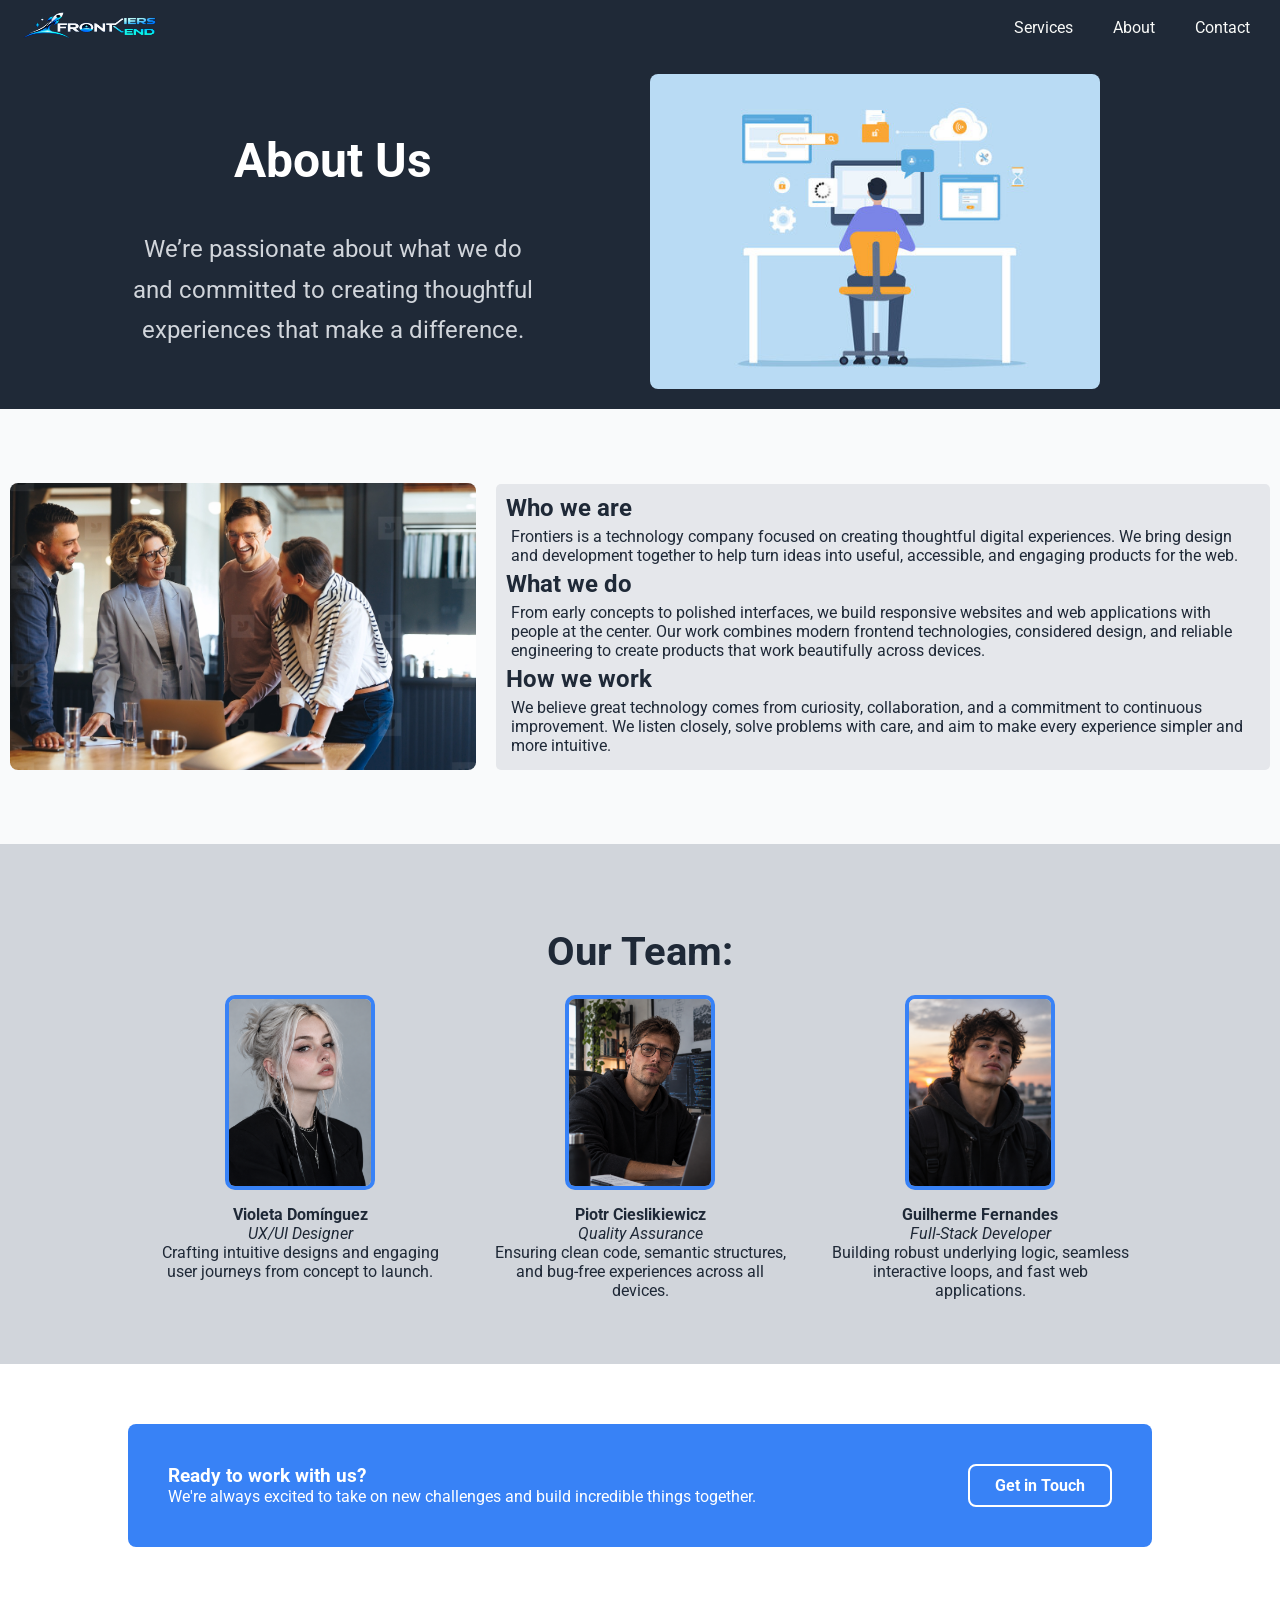
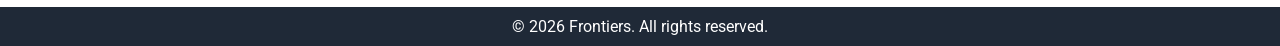
==== commit ee484cf5: "Update team section and call-to-action on about page; modify styles for improved readability" ====
--- a/about.html
+++ b/about.html
@@ -70,36 +70,45 @@
 
             </section>
 
-            <section class="our-team">
+         <section class="our-team">
                 <h1>Our Team:</h1>
 
                 <div class="team-container">
                     <div class="person-card">
-                        
                         <div class="team-box">
                             <img src="images/team1.png" alt="Placeholder img" class="team-icon">
                         </div>
-                        <p>Violeta Domínguez</p>
+                        <p><strong>Violeta Domínguez</strong></p>
+                        <p><em>UX/UI Designer</em></p>
+                        <p>Crafting intuitive designs and engaging user journeys from concept to launch.</p>
+                    </div>
                     
-                    </div>
                     <div class="person-card">
-                        
                         <div class="team-box">
                             <img src="images/team3.png" alt="Placeholder img" class="team-icon">
                         </div>
-                        <p>Piotr Cieslikiewicz</p>
-
+                        <p><strong>Piotr Cieslikiewicz</strong></p>
+                        <p><em>Quality Assurance</em></p>
+                        <p>Ensuring clean code, semantic structures, and bug-free experiences across all devices.</p>
                     </div>
+                    
                     <div class="person-card">
-                        
                         <div class="team-box">
                             <img src="images/team2.png" alt="Placeholder img" class="team-icon">
                         </div>
-                        <p>Guilherme Fernandes</p>
-
+                        <p><strong>Guilherme Fernandes</strong></p>
+                        <p><em>Full-Stack Developer</em></p>
+                        <p>Building robust underlying logic, seamless interactive loops, and fast web applications.</p>
                     </div>
                 </div>
+            </section>
 
+            <section class="call-to-action" aria-labelledby="cta-title">
+                <div class="cta-content">
+                    <h3 id="cta-title">Ready to work with us?</h3>
+                    <p>We're always excited to take on new challenges and build incredible things together.</p>
+                </div>
+                <a href="contact.html" class="secondary-btn">Get in Touch</a>
             </section>
             
         </main>
--- a/styles/style.css
+++ b/styles/style.css
@@ -77,6 +77,8 @@
     font-weight: 800;
     color: #F9FAF8;
     margin-bottom: 10px;
+    text-align: left;
+    padding: 0;
 }
 
 .hero p {
@@ -106,6 +108,8 @@
     border-radius: 8px;
     font-weight: bold;
     cursor: pointer;
+    text-decoration: none; 
+    display: inline-block;
 }
 
 /* --- INFORMATION SECTION --- */
@@ -397,9 +401,8 @@
 
 /*--- ABOUT PAGE ---*/
 #main-about{
-    color: #F9FAF8;
-    background-color: #1F2937;
     min-height: 100vh;
+    background-color: #FFFFFF; 
 }
 
 main h1{
